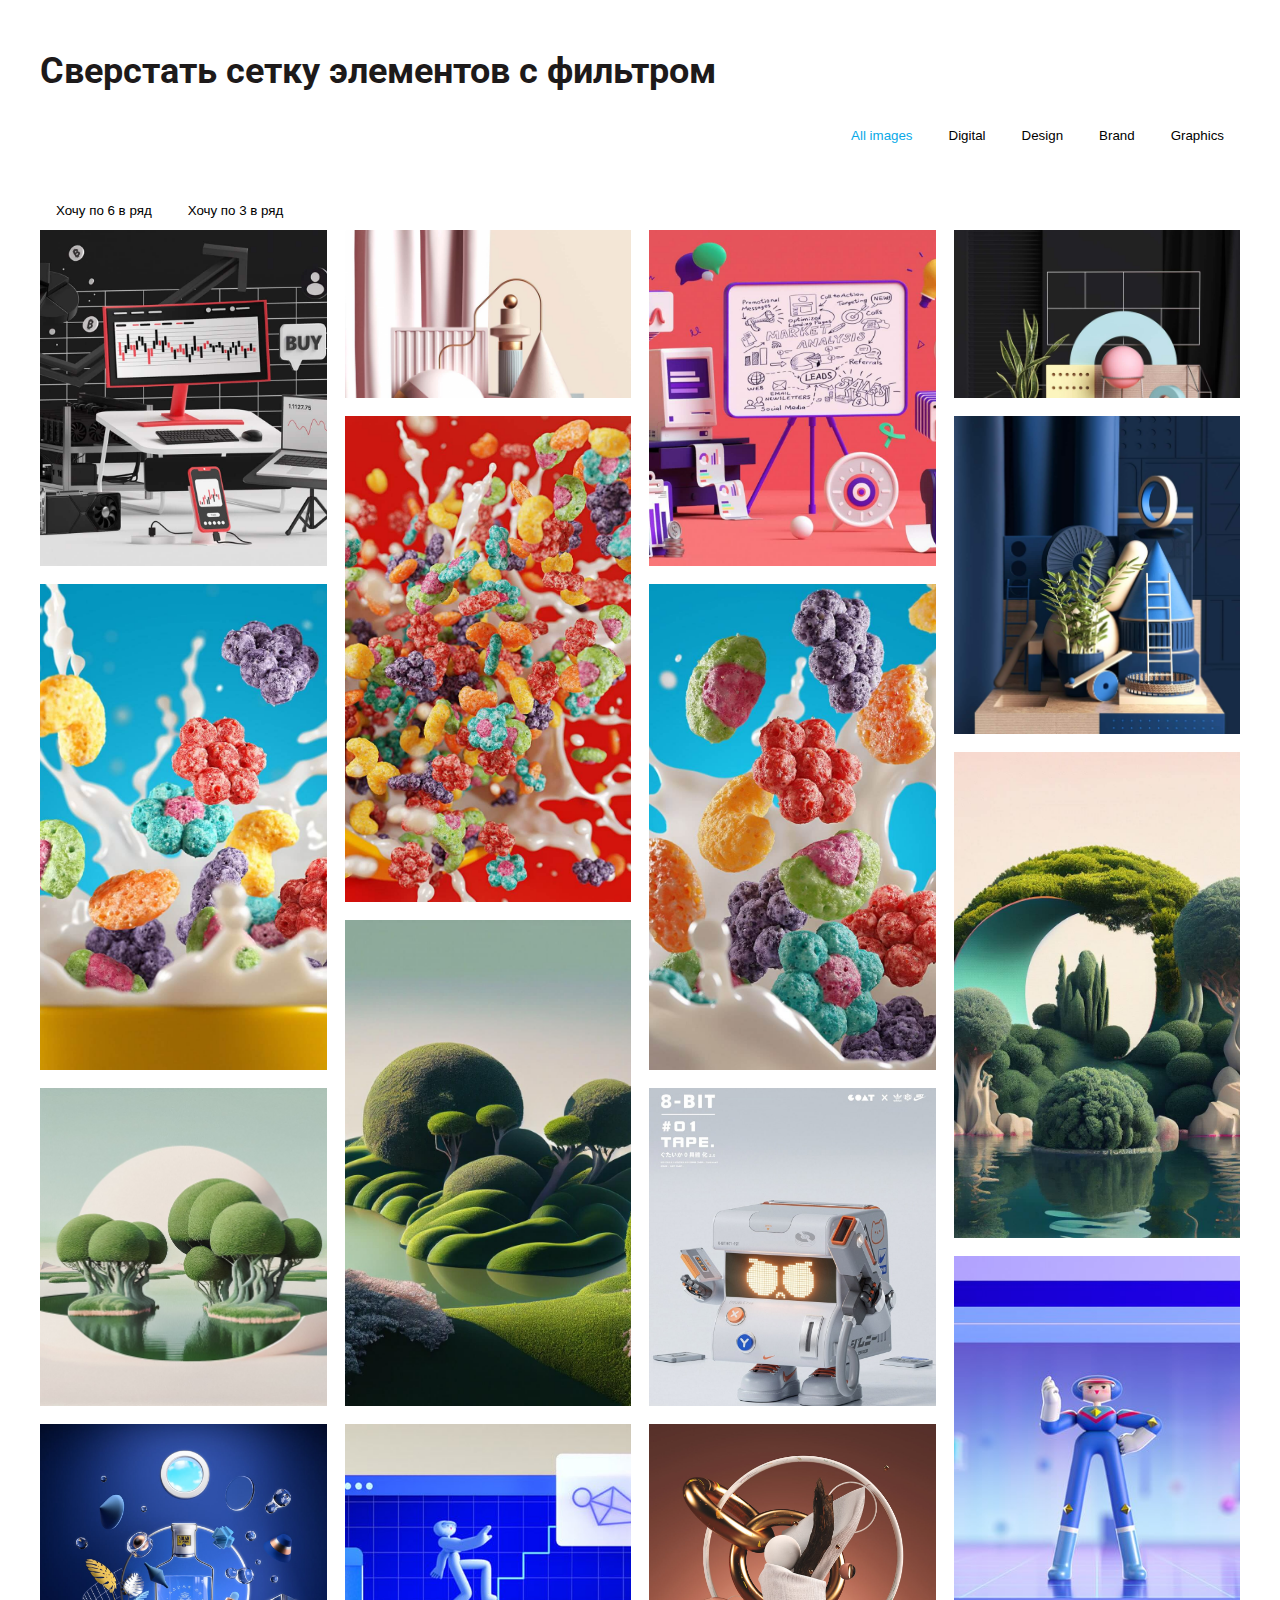
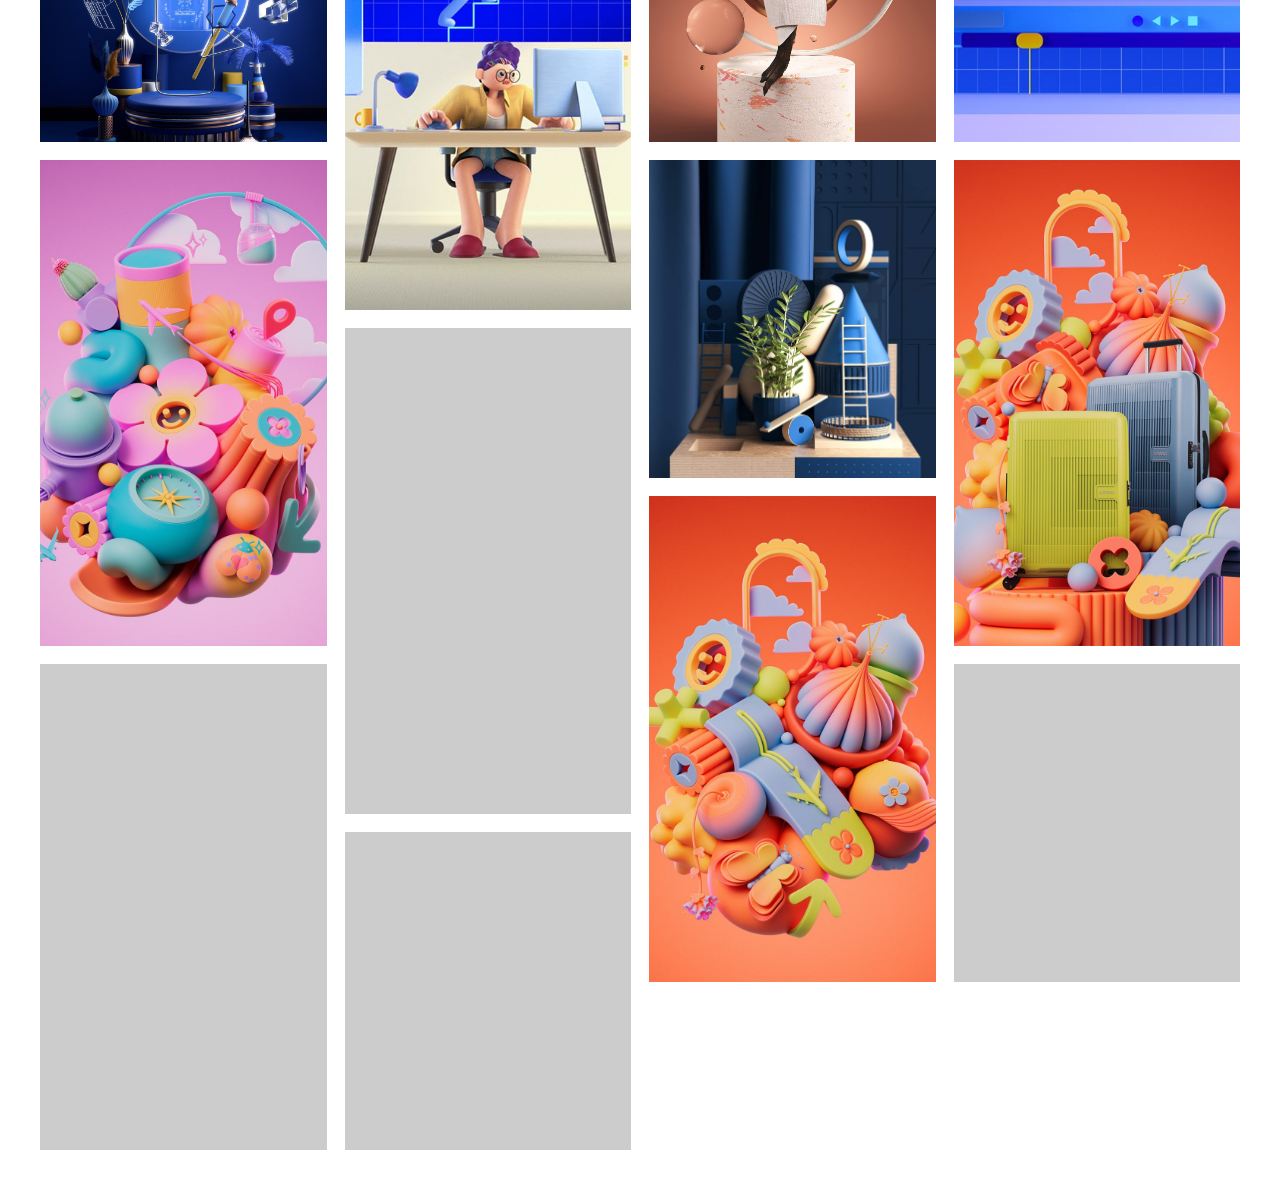
==== task-1.html @ 38bf7a4b "create test task" ====
<!DOCTYPE html>
<html lang="en">
<head>
  <meta charset="UTF-8">
  <meta http-equiv="X-UA-Compatible" content="IE=edge">
  <meta name="viewport" content="width=device-width, initial-scale=1.0">
  <title>Task 1</title>
  <link href="https://fonts.googleapis.com/css2?family=Roboto&display=swap" rel="stylesheet">
  <link rel="stylesheet" href="css/style.css">
</head>
<body>
  <div class="container">
    <h1>Сверстать сетку элементов с фильтром</h1>
    

    <div class="nav-photo">
      <button class="btn active" onclick="filterSelection('all')"> All images</button>
      <button class="btn" onclick="filterSelection('digital')"> Digital</button>
      <button class="btn" onclick="filterSelection('design')"> Design</button>
      <button class="btn" onclick="filterSelection('brand')"> Brand</button>
      <button class="btn" onclick="filterSelection('graphics')"> Graphics</button>
    </div>
    <div class="count-photo">
      <button class="btn count-photo-6" onclick="toogleCount6()">Хочу по 6 в ряд</button>
      <button class="btn count-photo-3" onclick="toogleCount3()">Хочу по 3 в ряд</button>
    </div>

    <div class="container-photo count-photo-default">
      <div class="filterDiv item--large digital show"><span>1 - Lorem, ipsum dolor.</span></div>
      <div class="filterDiv item--medium graphics brand show"><span>2 - Lorem, ipsum dolor.</span></div>
      <div class="filterDiv item--large  digital show"><span>3 - Lorem, ipsum dolor.</span></div>
      <div class="filterDiv item--medium graphics show"><span>4 - Lorem, ipsum dolor.</span></div>
      <div class="filterDiv item--large digital design show"><span>5 - Lorem, ipsum dolor.</span></div>
      <div class="filterDiv item--medium graphics show"><span>6 - Lorem, ipsum dolor.</span></div>
      <div class="filterDiv item--large design show"><span>7 - Lorem, ipsum dolor.</span></div>
      <div class="filterDiv item--large design show"><span>8 - Lorem, ipsum dolor.</span></div>
      <div class="filterDiv item--large brand show"><span>9 - Lorem, ipsum dolor.</span></div>
      <div class="filterDiv item--large brand design show"><span>10 - Lorem, ipsum dolor.</span></div>
      <div class="filterDiv item--medium brand show"><span>11 - Lorem, ipsum dolor.</span></div>
      <div class="filterDiv item--medium brand show"><span>12 - Lorem, ipsum dolor.</span></div>     
      <div class="filterDiv item--large digital show"><span>13 - Lorem, ipsum dolor.</span></div>
      <div class="filterDiv item--medium graphics brand show"><span>14 - Lorem, ipsum dolor.</span></div>
      <div class="filterDiv item--large  digital show"><span>15 - Lorem, ipsum dolor.</span></div>
      <div class="filterDiv item--medium graphics show"><span>16 - Lorem, ipsum dolor.</span></div>
      <div class="filterDiv item--large digital design show"><span>17 - Lorem, ipsum dolor.</span></div>
      <div class="filterDiv item--medium graphics show"><span>18 - Lorem, ipsum dolor.</span></div>
      <div class="filterDiv item--large design show"><span>19 - Lorem, ipsum dolor.</span></div>
      <div class="filterDiv item--large design show"><span>20 - Lorem, ipsum dolor.</span></div>
      <div class="filterDiv item--large brand show"><span>21 - Lorem, ipsum dolor.</span></div>
      <div class="filterDiv item--large brand design show"><span>22 - Lorem, ipsum dolor.</span></div>
      <div class="filterDiv item--medium brand show"><span>23 - Lorem, ipsum dolor.</span></div>
      <div class="filterDiv item--medium brand show"><span>24 - Lorem, ipsum dolor.</span></div>  
    </div>
  </div>  
  <script src="js/filter.js"></script>
  <script src="js/changeCount.js"></script>
</body>
</html>
---- css/style.css ----
/* line 1, style.less */
html,
body {
  font-family: 'Roboto', sans-serif;
  -webkit-box-sizing: border-box;
          box-sizing: border-box;
  margin: 0;
  padding: 0;
  font-size: 18px;
  color: #1d1a1a;
}
/* line 11, style.less */
.container {
  max-width: 1200px;
  margin: 50px auto;
  padding: 0 10px;
}
/* line 17, style.less */
img {
  width: 100%;
  height: auto;
}
/* line 21, style.less */
.nav-photo {
  text-align: right;
  margin-bottom: 2rem;
}
/* line 26, style.less */
.container-photo {
  overflow: hidden;
  max-width: 100%;
  display: grid;
  grid-gap: 1rem;
  grid-template-rows: auto;
  grid-template-columns: repeat(4, 1fr);
  grid-auto-rows: 150px;
  grid-auto-flow: row dense;
  grid-auto-columns: 1fr;
}
/* line 38, style.less */
.filterDiv {
  float: left;
  background-color: #ccc;
  background-size: cover;
  width: 100px;
  display: none;
}
/* line 48, style.less */
.show {
  display: -webkit-box;
  display: -ms-flexbox;
  display: flex;
  -webkit-box-orient: vertical;
  -webkit-box-direction: normal;
      -ms-flex-direction: column;
          flex-direction: column;
  -webkit-box-pack: end;
      -ms-flex-pack: end;
          justify-content: flex-end;
  grid-column-start: auto;
  grid-row-start: auto;
  background-size: cover;
  background-position: center;
  -webkit-transition: -webkit-transform 0.3s ease-in-out;
  transition: -webkit-transform 0.3s ease-in-out;
  transition: transform 0.3s ease-in-out;
  transition: transform 0.3s ease-in-out, -webkit-transform 0.3s ease-in-out;
  cursor: pointer;
  counter-increment: item-counter;
  width: 100%;
  position: relative;
}
/* line 62, style.less */
.show span {
  position: absolute;
  top: 0;
  bottom: 0;
  left: 0;
  right: 0;
  background: rgba(29, 106, 154, 0.72);
  color: #fff;
  visibility: hidden;
  opacity: 0;
  -webkit-transition: opacity .2s, visibility .2s;
  transition: opacity .2s, visibility .2s;
}
/* line 75, style.less */
.show:hover {
  background: rgba(60, 133, 189, 0.6);
}
/* line 78, style.less */
.show:hover span {
  visibility: visible;
  opacity: 1;
  color: #fff;
  display: -webkit-box;
  display: -ms-flexbox;
  display: flex;
  -webkit-box-align: center;
      -ms-flex-align: center;
          align-items: center;
  -webkit-box-pack: center;
      -ms-flex-pack: center;
          justify-content: center;
}
/* line 89, style.less */
.btn {
  border: none;
  outline: none;
  padding: 12px 16px;
  background-color: #fff;
  cursor: pointer;
}
/* line 96, style.less */
.btn:hover {
  -webkit-box-shadow: 0px 5px 5px -5px rgba(60, 133, 189, 0.6);
          box-shadow: 0px 5px 5px -5px rgba(60, 133, 189, 0.6);
}
/* line 100, style.less */
.btn.active {
  color: #08a9e7;
}
/* line 105, style.less */
.item--large {
  grid-row-end: span 3;
}
/* line 108, style.less */
.item--large:nth-child(1) {
  background: url('/img/digital/digital1.jpg') no-repeat center top / cover;
}
/* line 111, style.less */
.item--large:nth-child(3) {
  background: url('/img/digital/digital2.jpg') no-repeat center top / cover;
}
/* line 114, style.less */
.item--large:nth-child(5) {
  background: url('/img/design/design1.jpg') no-repeat center top / cover;
}
/* line 117, style.less */
.item--large:nth-child(7) {
  background: url('/img/design/design2.jpg') no-repeat center top / cover;
}
/* line 120, style.less */
.item--large:nth-child(8) {
  background: url('/img/design/design3.jpg') no-repeat center top / cover;
}
/* line 123, style.less */
.item--large:nth-child(9) {
  background: url('/img/brand/brand1.jpg') no-repeat center top / cover;
}
/* line 126, style.less */
.item--large:nth-child(10) {
  background: url('/img/brand/brand2.jpg') no-repeat center top / cover;
}
/* line 129, style.less */
.item--large:nth-child(13) {
  background: url('/img/digital/digital5.jpg') no-repeat center top / cover;
}
/* line 132, style.less */
.item--large:nth-child(15) {
  background: url('/img/digital/digital6.jpg') no-repeat center top / cover;
}
/* line 135, style.less */
.item--large:nth-child(17) {
  background: url('/img/design/design4.jpg') no-repeat center top / cover;
}
/* line 138, style.less */
.item--large:nth-child(19) {
  background: url('/img/design/design5.jpg') no-repeat center top / cover;
}
/* line 141, style.less */
.item--large:nth-child(21) {
  background: url('/img/design/design6.jpg') no-repeat center top / cover;
}
/* line 144, style.less */
.item--large:nth-child(23) {
  background: url('/img/digital/digital5.jpg') no-repeat center top / cover;
}
/* line 147, style.less */
.item--large:nth-child(25) {
  background: url('/img/brand/brand5.jpg') no-repeat center top / cover;
}
/* line 151, style.less */
.item--medium {
  grid-row-end: span 2;
}
/* line 154, style.less */
.item--medium:nth-child(2) {
  background: url('/img/graphics/graphics1.jpg') no-repeat center top / cover;
}
/* line 157, style.less */
.item--medium:nth-child(4) {
  background: url('/img/graphics/graphics2.jpg') no-repeat center top / cover;
}
/* line 160, style.less */
.item--medium:nth-child(6) {
  background: url('/img/graphics/graphics3.jpg') no-repeat center top / cover;
}
/* line 163, style.less */
.item--medium:nth-child(11) {
  background: url('/img/brand/brand3.jpg') no-repeat center top / cover;
}
/* line 166, style.less */
.item--medium:nth-child(12) {
  background: url('/img/brand/brand4.jpg') no-repeat center top / cover;
}
/* line 169, style.less */
.item--medium:nth-child(14) {
  background: url('/img/graphics/graphics4.jpg') no-repeat center top / cover;
}
/* line 172, style.less */
.item--medium:nth-child(16) {
  background: url('/img/graphics/graphics5.jpg') no-repeat center top / cover;
}
/* line 175, style.less */
.item--medium:nth-child(18) {
  background: url('/img/graphics/graphics3.jpg') no-repeat center top / cover;
}
/* line 178, style.less */
.item--medium:nth-child(20) {
  background: url('/img/brand/brand6.jpg') no-repeat center top / cover;
}
/* line 181, style.less */
.item--medium:nth-child(22) {
  background: url('/img/brand/brand7.jpg') no-repeat center top / cover;
}
/* line 185, style.less */
.count-photo-default {
  grid-template-columns: repeat(4, 1fr);
}
/* line 188, style.less */
.count-photo-6 {
  grid-template-columns: repeat(6, 1fr);
}
/* line 191, style.less */
.count-photo-3 {
  grid-template-columns: repeat(3, 1fr);
}
@media (max-width: 500px) {
  /* line 197, style.less */
  .container-photo {
    grid-template-columns: 100%;
    grid-template-rows: auto;
  }
}
/* ===== TASK 2 =========*/
/* line 206, style.less */
.wrap-form {
  margin-bottom: 2rem;
}
/* line 207, style.less */
table {
  border: 1px solid #ccc;
  width: 100%;
  margin: 0;
  padding: 0;
  border-collapse: collapse;
  border-spacing: 0;
}
/* line 216, style.less */
table tr {
  border: 1px solid #ddd;
  padding: 5px;
}
/* line 221, style.less */
table th,
table td {
  padding: 10px;
  text-align: center;
}
/* line 226, style.less */
table th {
  text-transform: uppercase;
  font-size: 14px;
  letter-spacing: 1px;
}
@media screen and (max-width: 600px) {
  /* line 234, style.less */
  table {
    border: 0;
  }
  /* line 238, style.less */
  table thead {
    display: none;
  }
  /* line 242, style.less */
  table tr {
    margin-bottom: 10px;
    display: block;
    border-bottom: 2px solid #ddd;
  }
  /* line 248, style.less */
  table td {
    display: block;
    text-align: right;
    font-size: 13px;
    border-bottom: 1px dotted #ccc;
  }
  /* line 255, style.less */
  table td:last-child {
    border-bottom: 0;
  }
  /* line 259, style.less */
  table td:before {
    content: attr(data-label);
    float: left;
    text-transform: uppercase;
    font-weight: bold;
  }
}
/* line 267, style.less */
.order-form {
  display: -webkit-box;
  display: -ms-flexbox;
  display: flex;
  -webkit-box-orient: horizontal;
  -webkit-box-direction: normal;
      -ms-flex-direction: row;
          flex-direction: row;
  -ms-flex-wrap: wrap;
      flex-wrap: wrap;
  gap: 1rem;
  height: 100%;
  padding: 1rem;
  margin: 1rem 0;
  justify-items: stretch;
  -webkit-box-pack: start;
      -ms-flex-pack: start;
          justify-content: flex-start;
  -webkit-box-shadow: rgba(60, 66, 87, 0.12) 0px 7px 14px 0px, rgba(0, 0, 0, 0.12) 0px 3px 6px 0px;
          box-shadow: rgba(60, 66, 87, 0.12) 0px 7px 14px 0px, rgba(0, 0, 0, 0.12) 0px 3px 6px 0px;
  border-radius: 4px;
  max-width: 700px;
}
/* line 283, style.less */
.order-form__field input,
.order-form__field .field-select {
  font-size: 0.8rem;
  line-height: 1rem;
  padding: 8px 16px;
  border: 2px solid rgba(60, 66, 87, 0.16);
  border-radius: 4px;
  outline: none;
  background-color: #fff;
}
/* line 296, style.less */
input[type="email"]:hover,
input[type="text"]:hover {
  border: 2px solid #5469d4;
  outline: none;
}
/* line 302, style.less */
.field-select {
  width: 100%;
}
/* line 306, style.less */
#field-id {
  grid-area: id;
}
/* line 310, style.less */
#field-name {
  grid-area: name;
}
/* line 314, style.less */
#field-lastname {
  grid-area: lastname;
}
/* line 318, style.less */
#field-email {
  grid-area: email;
}
/* line 322, style.less */
#field-selectCompany {
  grid-area: company;
  position: relative;
}
/* line 327, style.less */
#field-selectPosition {
  grid-area: position;
  text-align: center;
  position: relative;
}
/* line 333, style.less */
#submit {
  grid-area: btn;
  text-align: center;
}
/* line 338, style.less */
.btn#submit {
  background-color: #5469d4;
  -webkit-box-shadow: rgba(0, 0, 0, 0) 0px 0px 0px 0px, rgba(0, 0, 0, 0) 0px 0px 0px 0px, rgba(0, 0, 0, 0.12) 0px 1px 1px 0px, #5469d4 0px 0px 0px 1px, rgba(0, 0, 0, 0) 0px 0px 0px 0px, rgba(0, 0, 0, 0) 0px 0px 0px 0px, rgba(60, 66, 87, 0.08) 0px 2px 5px 0px;
          box-shadow: rgba(0, 0, 0, 0) 0px 0px 0px 0px, rgba(0, 0, 0, 0) 0px 0px 0px 0px, rgba(0, 0, 0, 0.12) 0px 1px 1px 0px, #5469d4 0px 0px 0px 1px, rgba(0, 0, 0, 0) 0px 0px 0px 0px, rgba(0, 0, 0, 0) 0px 0px 0px 0px, rgba(60, 66, 87, 0.08) 0px 2px 5px 0px;
  color: #fff;
  font-weight: 600;
  cursor: pointer;
  border-radius: 4px;
}
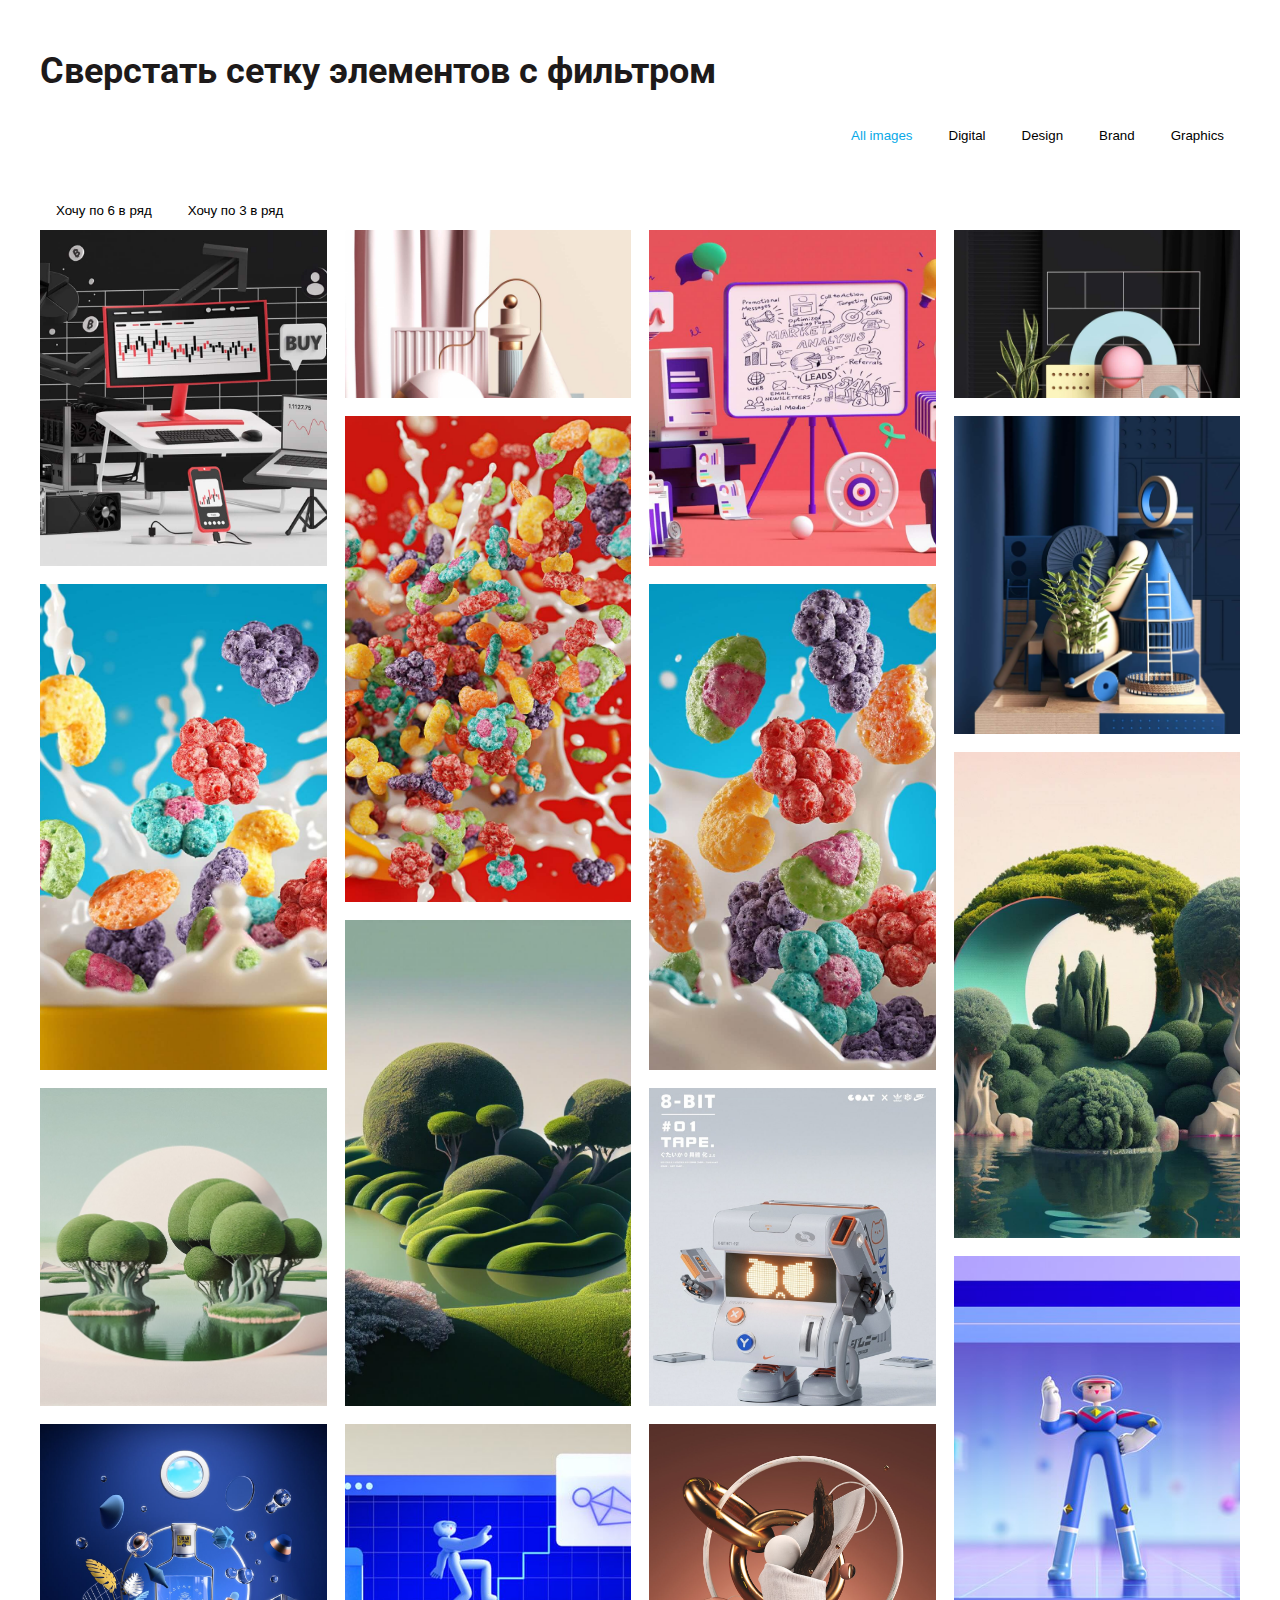
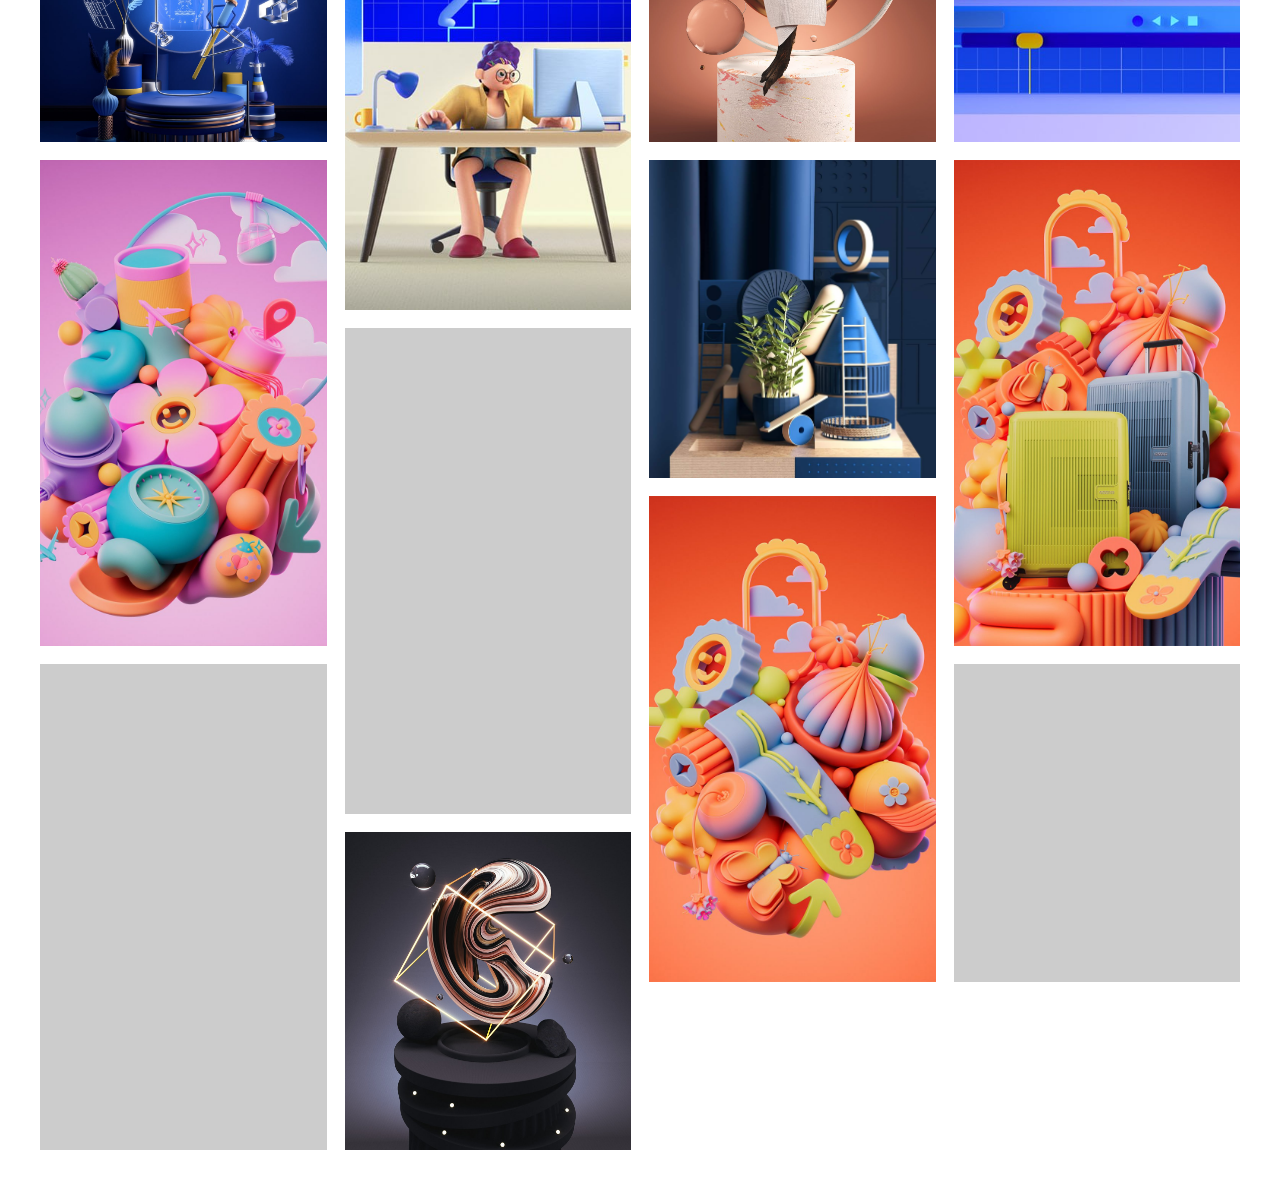
==== commit b3335663: "add style for 24 photo" ====
--- a/task-1.html
+++ b/task-1.html
@@ -49,7 +49,7 @@
       <div class="filterDiv item--large brand show"><span>21 - Lorem, ipsum dolor.</span></div>
       <div class="filterDiv item--large brand design show"><span>22 - Lorem, ipsum dolor.</span></div>
       <div class="filterDiv item--medium brand show"><span>23 - Lorem, ipsum dolor.</span></div>
-      <div class="filterDiv item--medium brand show"><span>24 - Lorem, ipsum dolor.</span></div>  
+      <div class="filterDiv item--medium graphics show"><span>24 - Lorem, ipsum dolor.</span></div>  
     </div>
   </div>  
   <script src="js/filter.js"></script>
--- a/css/style.css
+++ b/css/style.css
@@ -126,59 +126,59 @@
 }
 /* line 108, style.less */
 .item--large:nth-child(1) {
-  background: url('/img/digital/digital1.jpg') no-repeat center top / cover;
+  background: url('../img/digital/digital1.jpg') no-repeat center top / cover;
 }
 /* line 111, style.less */
 .item--large:nth-child(3) {
-  background: url('/img/digital/digital2.jpg') no-repeat center top / cover;
+  background: url('../img/digital/digital2.jpg') no-repeat center top / cover;
 }
 /* line 114, style.less */
 .item--large:nth-child(5) {
-  background: url('/img/design/design1.jpg') no-repeat center top / cover;
+  background: url('../img/design/design1.jpg') no-repeat center top / cover;
 }
 /* line 117, style.less */
 .item--large:nth-child(7) {
-  background: url('/img/design/design2.jpg') no-repeat center top / cover;
+  background: url('../img/design/design2.jpg') no-repeat center top / cover;
 }
 /* line 120, style.less */
 .item--large:nth-child(8) {
-  background: url('/img/design/design3.jpg') no-repeat center top / cover;
+  background: url('../img/design/design3.jpg') no-repeat center top / cover;
 }
 /* line 123, style.less */
 .item--large:nth-child(9) {
-  background: url('/img/brand/brand1.jpg') no-repeat center top / cover;
+  background: url('../img/brand/brand1.jpg') no-repeat center top / cover;
 }
 /* line 126, style.less */
 .item--large:nth-child(10) {
-  background: url('/img/brand/brand2.jpg') no-repeat center top / cover;
+  background: url('../img/brand/brand2.jpg') no-repeat center top / cover;
 }
 /* line 129, style.less */
 .item--large:nth-child(13) {
-  background: url('/img/digital/digital5.jpg') no-repeat center top / cover;
+  background: url('../img/digital/digital5.jpg') no-repeat center top / cover;
 }
 /* line 132, style.less */
 .item--large:nth-child(15) {
-  background: url('/img/digital/digital6.jpg') no-repeat center top / cover;
+  background: url('../img/digital/digital6.jpg') no-repeat center top / cover;
 }
 /* line 135, style.less */
 .item--large:nth-child(17) {
-  background: url('/img/design/design4.jpg') no-repeat center top / cover;
+  background: url('../img/design/design4.jpg') no-repeat center top / cover;
 }
 /* line 138, style.less */
 .item--large:nth-child(19) {
-  background: url('/img/design/design5.jpg') no-repeat center top / cover;
+  background: url('../img/design/design5.jpg') no-repeat center top / cover;
 }
 /* line 141, style.less */
 .item--large:nth-child(21) {
-  background: url('/img/design/design6.jpg') no-repeat center top / cover;
+  background: url('../img/design/design6.jpg') no-repeat center top / cover;
 }
 /* line 144, style.less */
 .item--large:nth-child(23) {
-  background: url('/img/digital/digital5.jpg') no-repeat center top / cover;
+  background: url('../img/digital/digital5.jpg') no-repeat center top / cover;
 }
 /* line 147, style.less */
 .item--large:nth-child(25) {
-  background: url('/img/brand/brand5.jpg') no-repeat center top / cover;
+  background: url('../img/brand/brand5.jpg') no-repeat center top / cover;
 }
 /* line 151, style.less */
 .item--medium {
@@ -186,69 +186,73 @@
 }
 /* line 154, style.less */
 .item--medium:nth-child(2) {
-  background: url('/img/graphics/graphics1.jpg') no-repeat center top / cover;
+  background: url('../img/graphics/graphics1.jpg') no-repeat center top / cover;
 }
 /* line 157, style.less */
 .item--medium:nth-child(4) {
-  background: url('/img/graphics/graphics2.jpg') no-repeat center top / cover;
+  background: url('../img/graphics/graphics2.jpg') no-repeat center top / cover;
 }
 /* line 160, style.less */
 .item--medium:nth-child(6) {
-  background: url('/img/graphics/graphics3.jpg') no-repeat center top / cover;
+  background: url('../img/graphics/graphics3.jpg') no-repeat center top / cover;
 }
 /* line 163, style.less */
 .item--medium:nth-child(11) {
-  background: url('/img/brand/brand3.jpg') no-repeat center top / cover;
+  background: url('../img/brand/brand3.jpg') no-repeat center top / cover;
 }
 /* line 166, style.less */
 .item--medium:nth-child(12) {
-  background: url('/img/brand/brand4.jpg') no-repeat center top / cover;
+  background: url('../img/brand/brand4.jpg') no-repeat center top / cover;
 }
 /* line 169, style.less */
 .item--medium:nth-child(14) {
-  background: url('/img/graphics/graphics4.jpg') no-repeat center top / cover;
+  background: url('../img/graphics/graphics4.jpg') no-repeat center top / cover;
 }
 /* line 172, style.less */
 .item--medium:nth-child(16) {
-  background: url('/img/graphics/graphics5.jpg') no-repeat center top / cover;
+  background: url('../img/graphics/graphics5.jpg') no-repeat center top / cover;
 }
 /* line 175, style.less */
 .item--medium:nth-child(18) {
-  background: url('/img/graphics/graphics3.jpg') no-repeat center top / cover;
+  background: url('../img/graphics/graphics3.jpg') no-repeat center top / cover;
 }
 /* line 178, style.less */
 .item--medium:nth-child(20) {
-  background: url('/img/brand/brand6.jpg') no-repeat center top / cover;
+  background: url('../img/brand/brand6.jpg') no-repeat center top / cover;
 }
 /* line 181, style.less */
 .item--medium:nth-child(22) {
-  background: url('/img/brand/brand7.jpg') no-repeat center top / cover;
-}
-/* line 185, style.less */
+  background: url('../img/brand/brand7.jpg') no-repeat center top / cover;
+}
+/* line 184, style.less */
+.item--medium:nth-child(24) {
+  background: url('../img/graphics/graphics6.jpg') no-repeat center top / cover;
+}
+/* line 188, style.less */
 .count-photo-default {
   grid-template-columns: repeat(4, 1fr);
 }
-/* line 188, style.less */
+/* line 191, style.less */
 .count-photo-6 {
   grid-template-columns: repeat(6, 1fr);
 }
-/* line 191, style.less */
+/* line 194, style.less */
 .count-photo-3 {
   grid-template-columns: repeat(3, 1fr);
 }
 @media (max-width: 500px) {
-  /* line 197, style.less */
+  /* line 200, style.less */
   .container-photo {
     grid-template-columns: 100%;
     grid-template-rows: auto;
   }
 }
 /* ===== TASK 2 =========*/
-/* line 206, style.less */
+/* line 209, style.less */
 .wrap-form {
   margin-bottom: 2rem;
 }
-/* line 207, style.less */
+/* line 210, style.less */
 table {
   border: 1px solid #ccc;
   width: 100%;
@@ -257,50 +261,50 @@
   border-collapse: collapse;
   border-spacing: 0;
 }
-/* line 216, style.less */
+/* line 219, style.less */
 table tr {
   border: 1px solid #ddd;
   padding: 5px;
 }
-/* line 221, style.less */
+/* line 224, style.less */
 table th,
 table td {
   padding: 10px;
   text-align: center;
 }
-/* line 226, style.less */
+/* line 229, style.less */
 table th {
   text-transform: uppercase;
   font-size: 14px;
   letter-spacing: 1px;
 }
 @media screen and (max-width: 600px) {
-  /* line 234, style.less */
+  /* line 237, style.less */
   table {
     border: 0;
   }
-  /* line 238, style.less */
+  /* line 241, style.less */
   table thead {
     display: none;
   }
-  /* line 242, style.less */
+  /* line 245, style.less */
   table tr {
     margin-bottom: 10px;
     display: block;
     border-bottom: 2px solid #ddd;
   }
-  /* line 248, style.less */
+  /* line 251, style.less */
   table td {
     display: block;
     text-align: right;
     font-size: 13px;
     border-bottom: 1px dotted #ccc;
   }
-  /* line 255, style.less */
+  /* line 258, style.less */
   table td:last-child {
     border-bottom: 0;
   }
-  /* line 259, style.less */
+  /* line 262, style.less */
   table td:before {
     content: attr(data-label);
     float: left;
@@ -308,7 +312,7 @@
     font-weight: bold;
   }
 }
-/* line 267, style.less */
+/* line 270, style.less */
 .order-form {
   display: -webkit-box;
   display: -ms-flexbox;
@@ -332,7 +336,7 @@
   border-radius: 4px;
   max-width: 700px;
 }
-/* line 283, style.less */
+/* line 286, style.less */
 .order-form__field input,
 .order-form__field .field-select {
   font-size: 0.8rem;
@@ -343,49 +347,49 @@
   outline: none;
   background-color: #fff;
 }
-/* line 296, style.less */
+/* line 299, style.less */
 input[type="email"]:hover,
 input[type="text"]:hover {
   border: 2px solid #5469d4;
   outline: none;
 }
-/* line 302, style.less */
+/* line 305, style.less */
 .field-select {
   width: 100%;
 }
-/* line 306, style.less */
+/* line 309, style.less */
 #field-id {
   grid-area: id;
 }
-/* line 310, style.less */
+/* line 313, style.less */
 #field-name {
   grid-area: name;
 }
-/* line 314, style.less */
+/* line 317, style.less */
 #field-lastname {
   grid-area: lastname;
 }
-/* line 318, style.less */
+/* line 321, style.less */
 #field-email {
   grid-area: email;
 }
-/* line 322, style.less */
+/* line 325, style.less */
 #field-selectCompany {
   grid-area: company;
   position: relative;
 }
-/* line 327, style.less */
+/* line 330, style.less */
 #field-selectPosition {
   grid-area: position;
   text-align: center;
   position: relative;
 }
-/* line 333, style.less */
+/* line 336, style.less */
 #submit {
   grid-area: btn;
   text-align: center;
 }
-/* line 338, style.less */
+/* line 341, style.less */
 .btn#submit {
   background-color: #5469d4;
   -webkit-box-shadow: rgba(0, 0, 0, 0) 0px 0px 0px 0px, rgba(0, 0, 0, 0) 0px 0px 0px 0px, rgba(0, 0, 0, 0.12) 0px 1px 1px 0px, #5469d4 0px 0px 0px 1px, rgba(0, 0, 0, 0) 0px 0px 0px 0px, rgba(0, 0, 0, 0) 0px 0px 0px 0px, rgba(60, 66, 87, 0.08) 0px 2px 5px 0px;
